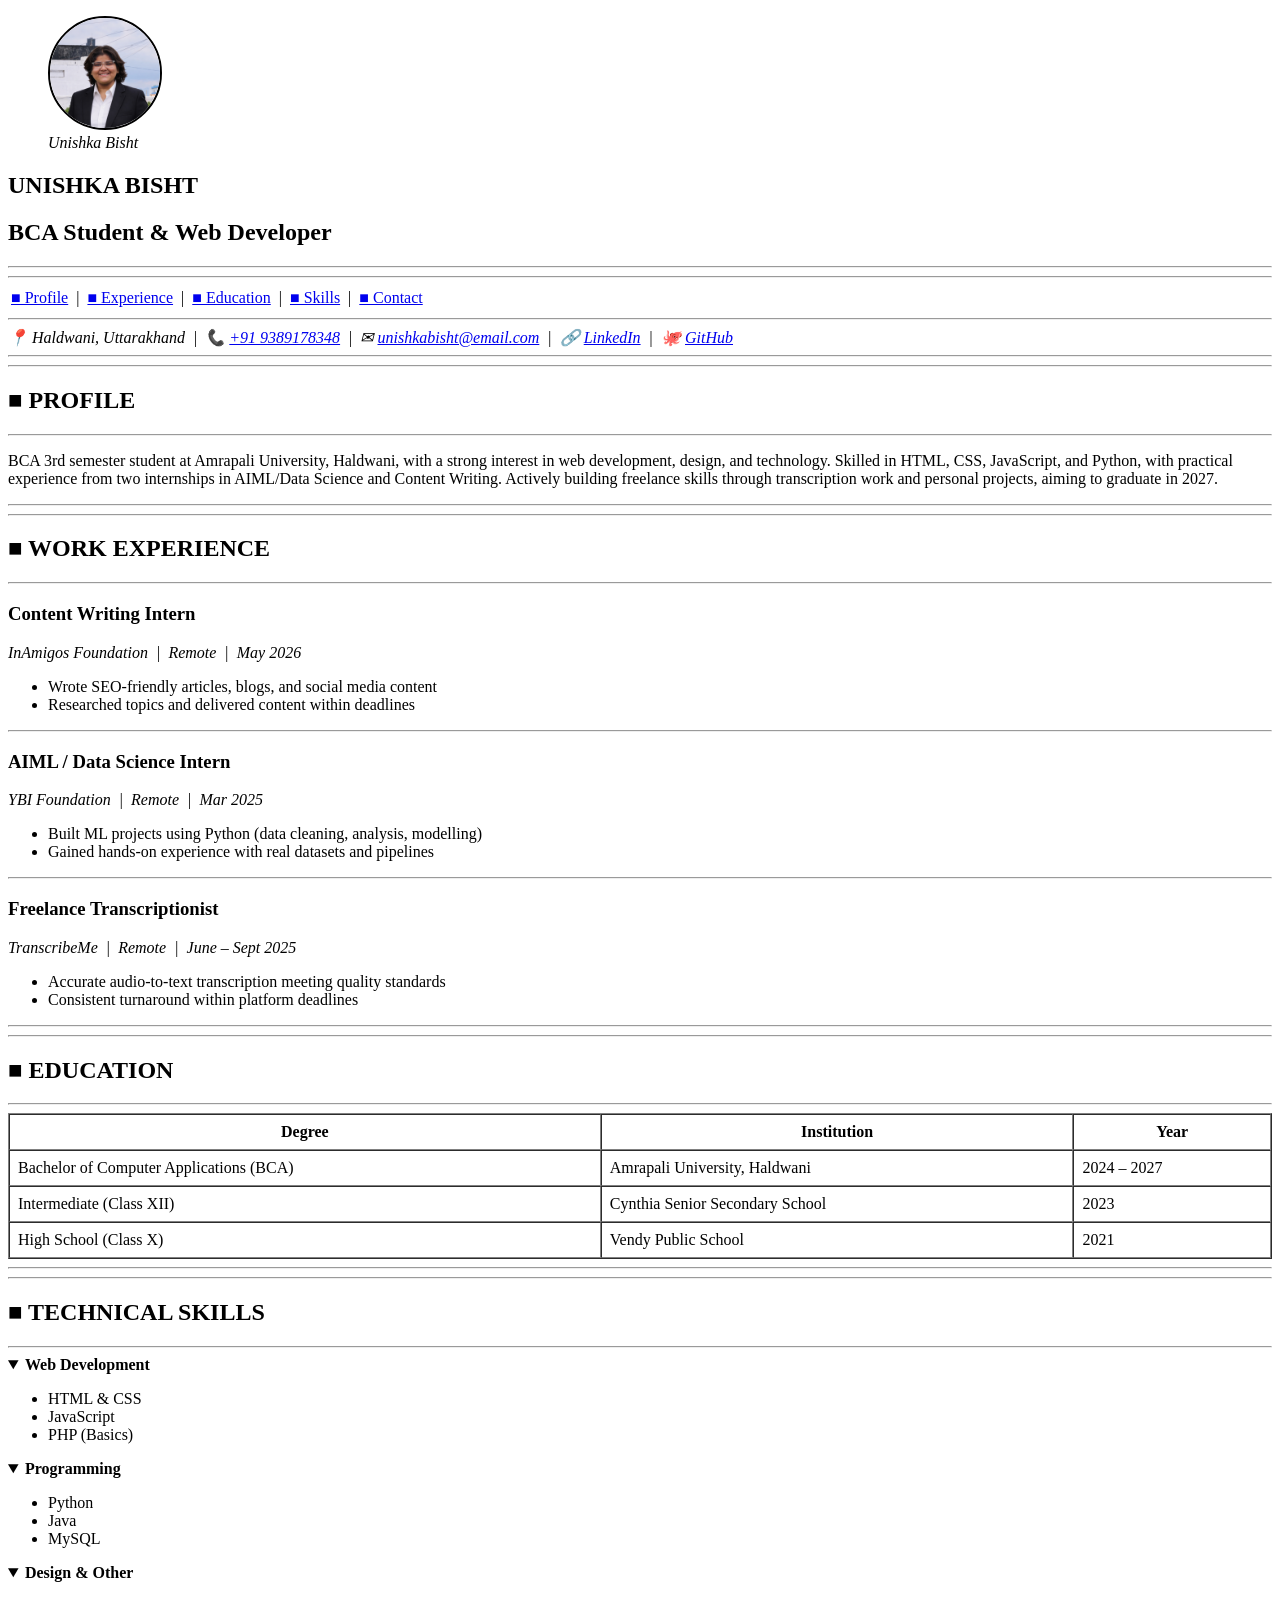
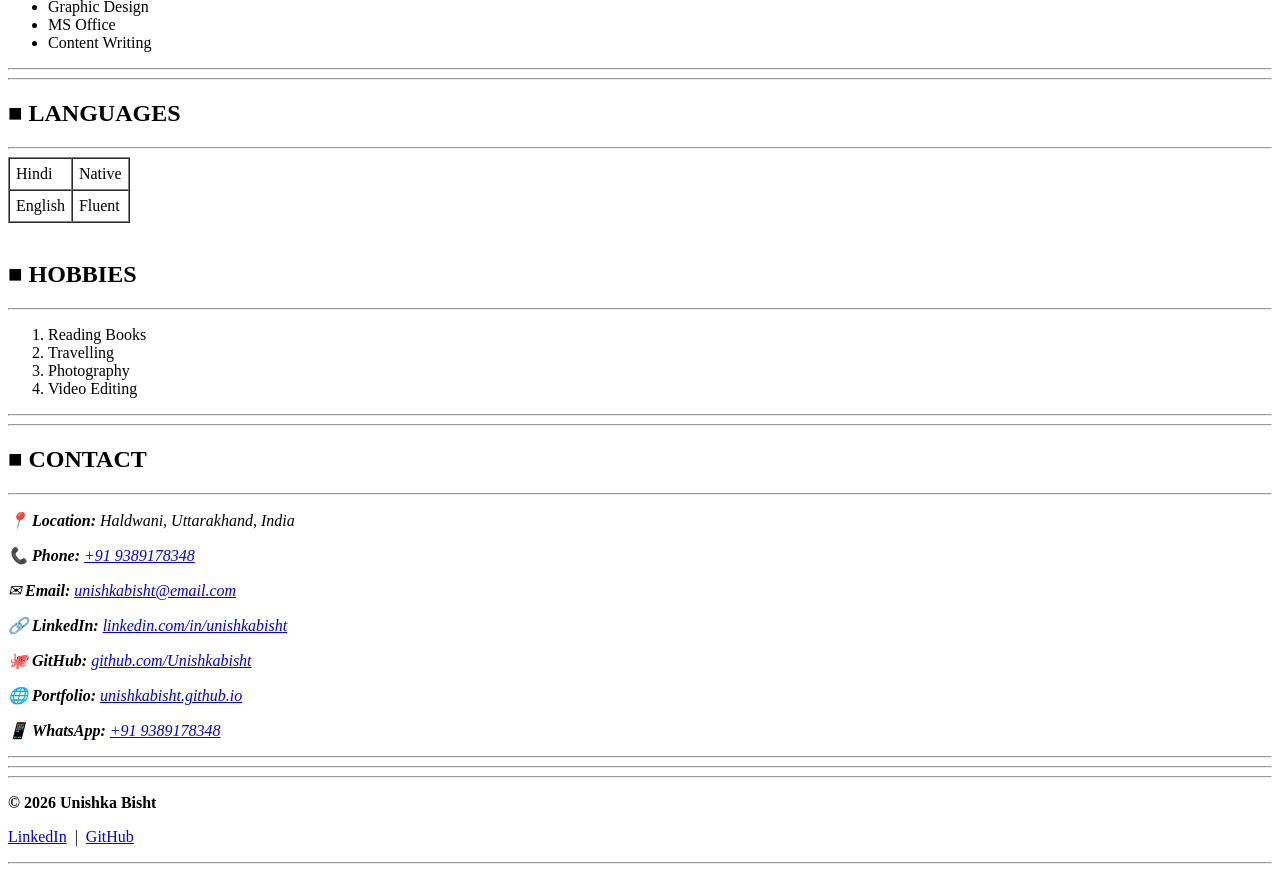
==== index.html @ fb99329e "index.html" ====
<!DOCTYPE html>
<html lang="en">
<head>
<meta charset="UTF-8"/>
<meta name="viewport" content="width=device-width,initial-scale=1.0"/>
<title>Unishka Bisht – Resume</title>
<style>
  figure#profile-fig img {
    width: 110px;
    height: 110px;
    border-radius: 50%;
    object-fit: cover;
    object-position: center top;
    border: 2px solid #000;
  }
</style>
</head>
<body>

<article>

  <header>
    <figure id="profile-fig">
      <img src="[data-uri]" alt="Unishka Bisht"/>
      <figcaption><em>Unishka Bisht</em></figcaption>
    </figure>
    <hgroup>
      <h1>UNISHKA BISHT</h1>
      <h2>BCA Student &amp; Web Developer</h2>
    </hgroup>
    <hr/><hr/>
  </header>

  <!-- NAV horizontal using table -->
  <nav>
    <table>
      <tr>
        <td><a href="#about">&#9632; Profile</a></td>
        <td>&nbsp;|&nbsp;</td>
        <td><a href="#experience">&#9632; Experience</a></td>
        <td>&nbsp;|&nbsp;</td>
        <td><a href="#education">&#9632; Education</a></td>
        <td>&nbsp;|&nbsp;</td>
        <td><a href="#skills">&#9632; Skills</a></td>
        <td>&nbsp;|&nbsp;</td>
        <td><a href="#contact">&#9632; Contact</a></td>
      </tr>
    </table>
    <hr/>
    <!-- Contact details right after nav -->
    <address>
      &#128205; Haldwani, Uttarakhand &nbsp;|&nbsp;
      &#128222; <a href="tel:+919389178348">+91 9389178348</a> &nbsp;|&nbsp;
      &#9993; <a href="mailto:unishkabisht@email.com">unishkabisht@email.com</a> &nbsp;|&nbsp;
      &#128279; <a href="https://linkedin.com/in/unishkabisht" target="_blank">LinkedIn</a> &nbsp;|&nbsp;
      &#128025; <a href="https://github.com/Unishkabisht" target="_blank">GitHub</a>
    </address>
    <hr/><hr/>
  </nav>

  <section id="about">
    <h2>&#9632; PROFILE</h2>
    <hr/>
    <p>
      BCA 3rd semester student at Amrapali University, Haldwani, with a strong
      interest in web development, design, and technology. Skilled in HTML, CSS,
      JavaScript, and Python, with practical experience from two internships in
      AIML/Data Science and Content Writing. Actively building freelance skills
      through transcription work and personal projects, aiming to graduate in 2027.
    </p>
    <hr/><hr/>
  </section>

  <section id="experience">
    <h2>&#9632; WORK EXPERIENCE</h2>
    <hr/>

    <article>
      <header>
        <h3>Content Writing Intern</h3>
        <p><em>InAmigos Foundation &nbsp;|&nbsp; Remote &nbsp;|&nbsp; May 2026</em></p>
      </header>
      <ul>
        <li>Wrote SEO-friendly articles, blogs, and social media content</li>
        <li>Researched topics and delivered content within deadlines</li>
      </ul>
    </article>
    <hr/>

    <article>
      <header>
        <h3>AIML / Data Science Intern</h3>
        <p><em>YBI Foundation &nbsp;|&nbsp; Remote &nbsp;|&nbsp; Mar 2025</em></p>
      </header>
      <ul>
        <li>Built ML projects using Python (data cleaning, analysis, modelling)</li>
        <li>Gained hands-on experience with real datasets and pipelines</li>
      </ul>
    </article>
    <hr/>

    <article>
      <header>
        <h3>Freelance Transcriptionist</h3>
        <p><em>TranscribeMe &nbsp;|&nbsp; Remote &nbsp;|&nbsp; June – Sept 2025</em></p>
      </header>
      <ul>
        <li>Accurate audio-to-text transcription meeting quality standards</li>
        <li>Consistent turnaround within platform deadlines</li>
      </ul>
    </article>

    <hr/><hr/>
  </section>

  <section id="education">
    <h2>&#9632; EDUCATION</h2>
    <hr/>
    <table border="1" cellpadding="8" cellspacing="0" width="100%">
      <thead>
        <tr>
          <th>Degree</th>
          <th>Institution</th>
          <th>Year</th>
        </tr>
      </thead>
      <tbody>
        <tr>
          <td>Bachelor of Computer Applications (BCA)</td>
          <td>Amrapali University, Haldwani</td>
          <td>2024 – 2027</td>
        </tr>
        <tr>
          <td>Intermediate (Class XII)</td>
          <td>Cynthia Senior Secondary School</td>
          <td>2023</td>
        </tr>
        <tr>
          <td>High School (Class X)</td>
          <td>Vendy Public School</td>
          <td>2021</td>
        </tr>
      </tbody>
    </table>
    <hr/><hr/>
  </section>

  <section id="skills">
    <h2>&#9632; TECHNICAL SKILLS</h2>
    <hr/>
    <details open>
      <summary><strong>Web Development</strong></summary>
      <ul>
        <li>HTML &amp; CSS</li>
        <li>JavaScript</li>
        <li>PHP (Basics)</li>
      </ul>
    </details>
    <details open>
      <summary><strong>Programming</strong></summary>
      <ul>
        <li>Python</li>
        <li>Java</li>
        <li>MySQL</li>
      </ul>
    </details>
    <details open>
      <summary><strong>Design &amp; Other</strong></summary>
      <ul>
        <li>Graphic Design</li>
        <li>MS Office</li>
        <li>Content Writing</li>
      </ul>
    </details>
    <hr/><hr/>
  </section>

  <aside>
    <h2>&#9632; LANGUAGES</h2>
    <hr/>
    <table border="1" cellpadding="6" cellspacing="0">
      <tbody>
        <tr><td>Hindi</td><td>Native</td></tr>
        <tr><td>English</td><td>Fluent</td></tr>
      </tbody>
    </table>
    <br/>
    <h2>&#9632; HOBBIES</h2>
    <hr/>
    <ol>
      <li>Reading Books</li>
      <li>Travelling</li>
      <li>Photography</li>
      <li>Video Editing</li>
    </ol>
    <hr/><hr/>
  </aside>

  <section id="contact">
    <h2>&#9632; CONTACT</h2>
    <hr/>
    <address>
      <p>&#128205; <strong>Location:</strong> Haldwani, Uttarakhand, India</p>
      <p>&#128222; <strong>Phone:</strong> <a href="tel:+919389178348">+91 9389178348</a></p>
      <p>&#9993; <strong>Email:</strong> <a href="mailto:unishkabisht@email.com">unishkabisht@email.com</a></p>
      <p>&#128279; <strong>LinkedIn:</strong> <a href="https://linkedin.com/in/unishkabisht" target="_blank" rel="noopener">linkedin.com/in/unishkabisht</a></p>
      <p>&#128025; <strong>GitHub:</strong> <a href="https://github.com/Unishkabisht" target="_blank" rel="noopener">github.com/Unishkabisht</a></p>
      <p>&#127760; <strong>Portfolio:</strong> <a href="#" target="_blank" rel="noopener">unishkabisht.github.io</a></p>
      <p>&#128241; <strong>WhatsApp:</strong> <a href="https://wa.me/919389178348" target="_blank" rel="noopener">+91 9389178348</a></p>
    </address>
    <hr/><hr/>
  </section>

  <footer>
    <hr/>
    <p><strong>&copy; 2026 Unishka Bisht</strong></p>
    <p>
      <a href="https://linkedin.com/in/unishkabisht" target="_blank" rel="noopener">LinkedIn</a>
      &nbsp;|&nbsp;
      <a href="https://github.com/Unishkabisht" target="_blank" rel="noopener">GitHub</a>
    </p>
    <hr/>
  </footer>

</article>
</body>
</html>
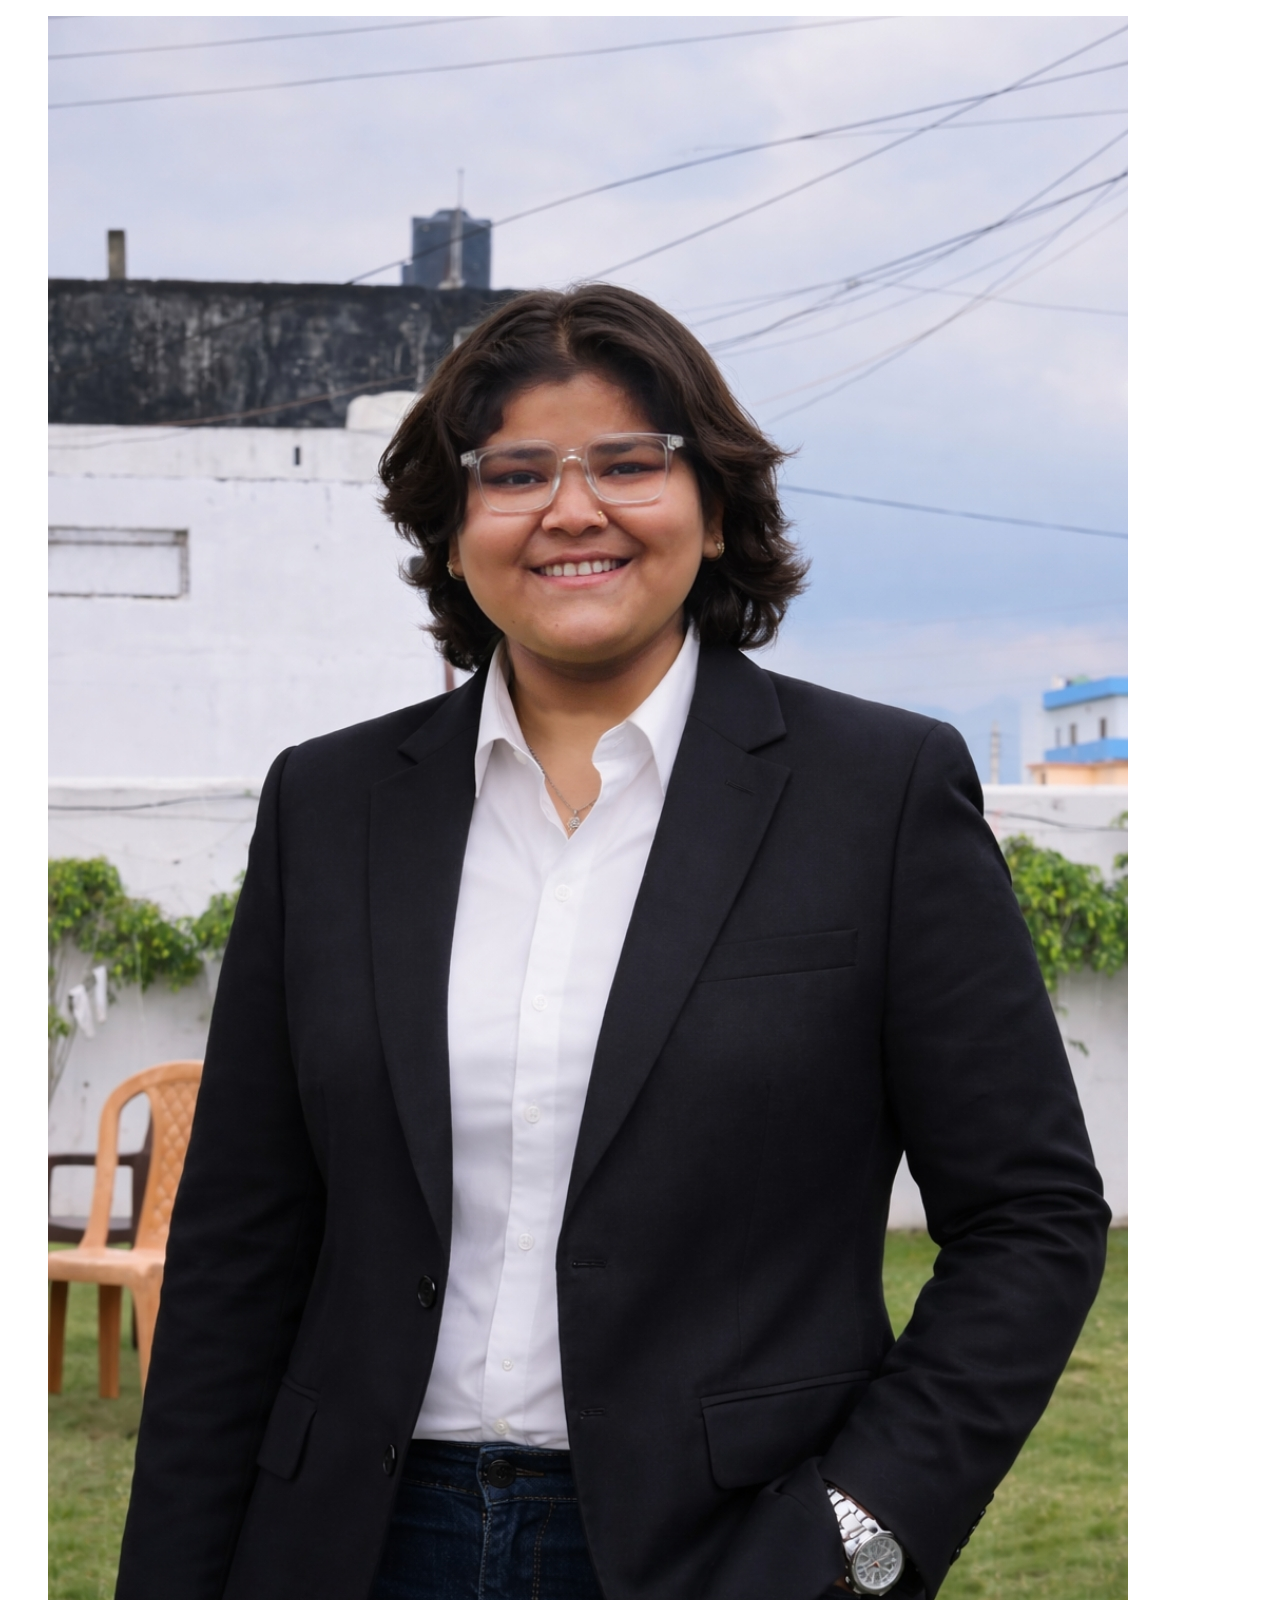
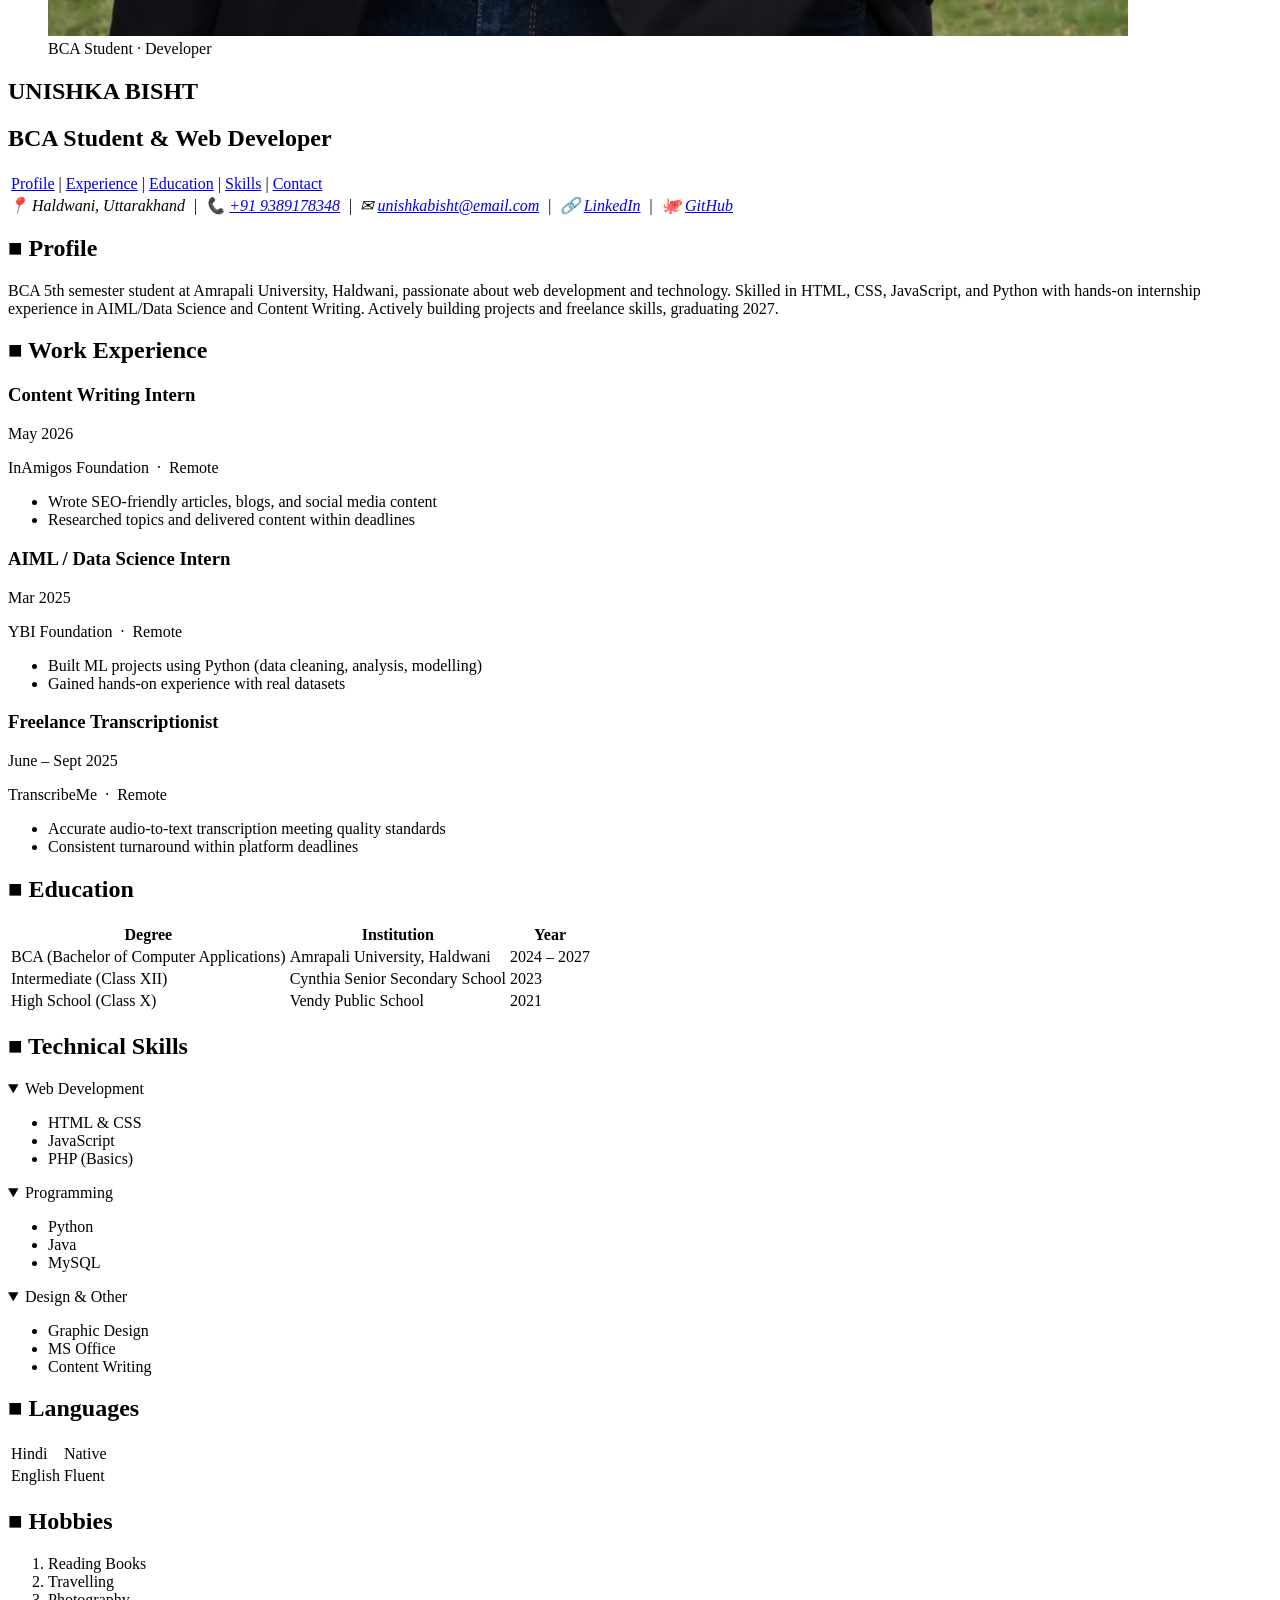
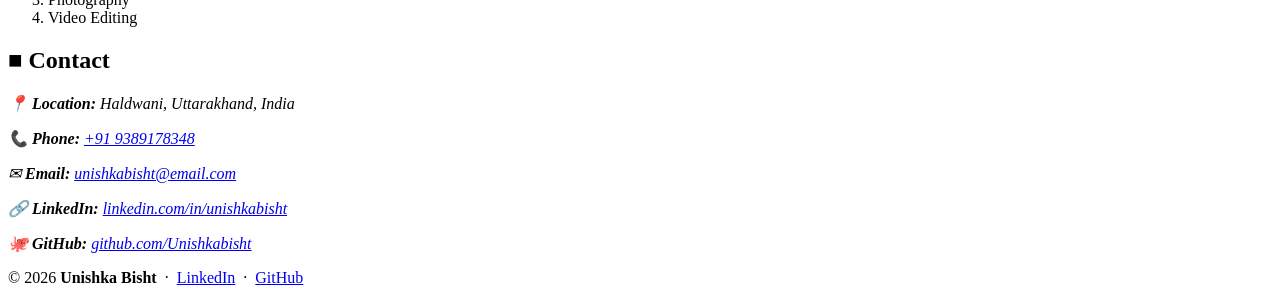
==== commit ce5c4ae3: "Update index.html" ====
--- a/index.html
+++ b/index.html
@@ -4,119 +4,93 @@
 <meta charset="UTF-8"/>
 <meta name="viewport" content="width=device-width,initial-scale=1.0"/>
 <title>Unishka Bisht – Resume</title>
-<style>
-  figure#profile-fig img {
-    width: 110px;
-    height: 110px;
-    border-radius: 50%;
-    object-fit: cover;
-    object-position: center top;
-    border: 2px solid #000;
-  }
-</style>
+<link rel="stylesheet" href="style.css"/>
 </head>
 <body>
 
-<article>
+<article id="resume">
 
-  <header>
+  <header id="top-header">
     <figure id="profile-fig">
       <img src="[data-uri]